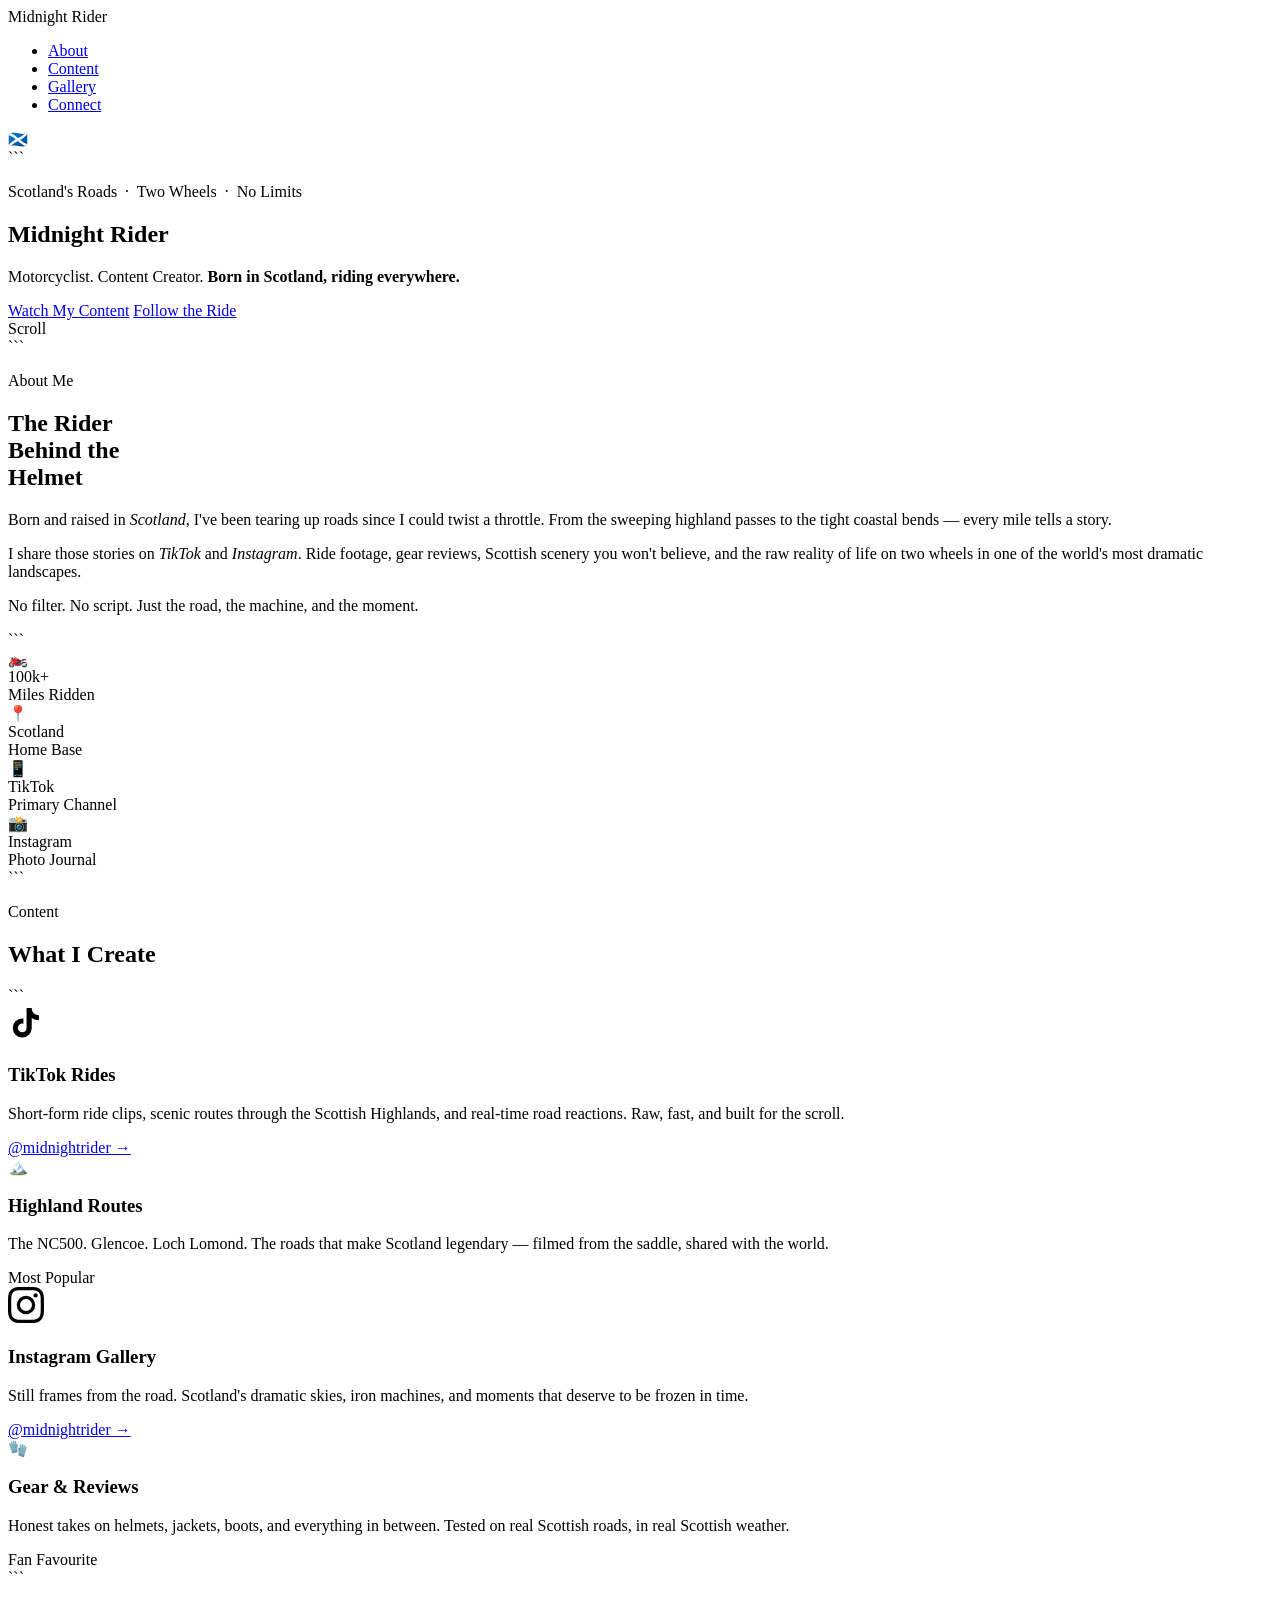
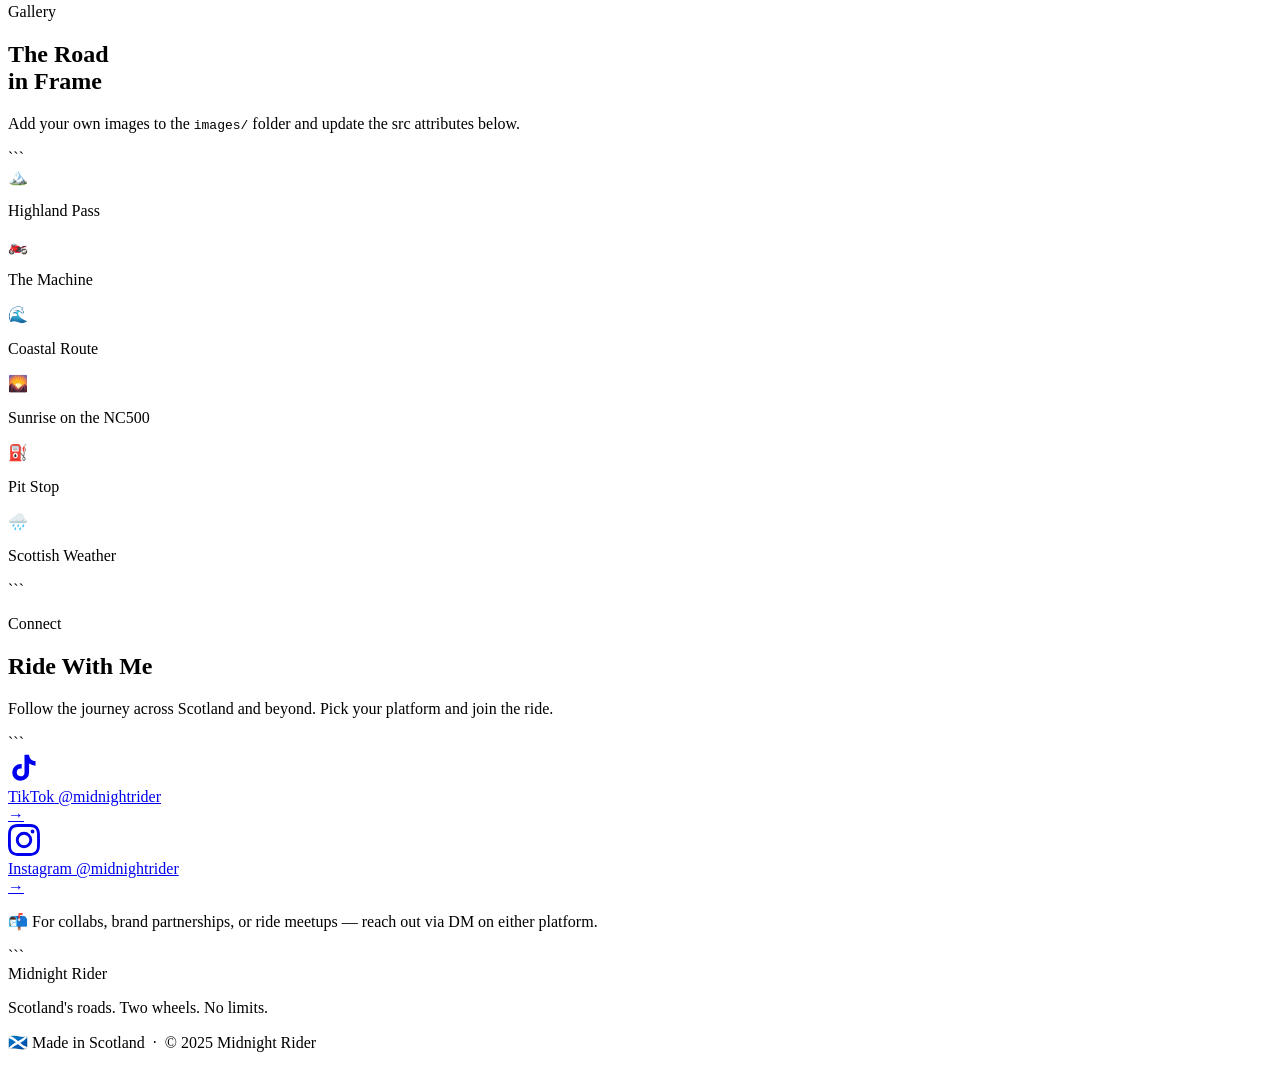
==== index.html @ 7f09c357 "Rename Index.html to index.html" ====
<!DOCTYPE html>

<html lang="en">
<head>
  <meta charset="UTF-8" />
  <meta name="viewport" content="width=device-width, initial-scale=1.0" />
  <title>Midnight Rider | Scotland's Road</title>
  <link rel="preconnect" href="https://fonts.googleapis.com" />
  <link rel="preconnect" href="https://fonts.gstatic.com" crossorigin />
  <link href="https://fonts.googleapis.com/css2?family=Black+Ops+One&family=Oswald:wght@300;400;600&family=Barlow+Condensed:ital,wght@0,300;0,400;1,300&display=swap" rel="stylesheet" />
  <link rel="stylesheet" href="style.css" />
</head>
<body>

  <!-- Custom cursor -->

  <div class="cursor" id="cursor"></div>
  <div class="cursor-ring" id="cursorRing"></div>

  <!-- NAV -->

  <nav id="navbar">
    <div class="nav-logo">Midnight Rider</div>
    <ul class="nav-links">
      <li><a href="#about">About</a></li>
      <li><a href="#content">Content</a></li>
      <li><a href="#gallery">Gallery</a></li>
      <li><a href="#connect">Connect</a></li>
    </ul>
    <div class="nav-flag">🏴󠁧󠁢󠁳󠁣󠁴󠁿</div>
  </nav>

  <!-- HERO -->

  <section class="hero" id="home">
    <div class="hero-bg"></div>
    <div class="road-lines"></div>

```
<div class="hero-content">
  <p class="hero-eyebrow">Scotland's Roads &nbsp;·&nbsp; Two Wheels &nbsp;·&nbsp; No Limits</p>
  <h1 class="hero-name">
    Midnight
    <span>Rider</span>
  </h1>
  <p class="hero-tagline">
    Motorcyclist. Content Creator. <strong>Born in Scotland, riding everywhere.</strong>
  </p>
  <div class="hero-cta">
    <a href="#content" class="btn-primary">Watch My Content</a>
    <a href="#connect" class="btn-ghost">Follow the Ride</a>
  </div>
</div>

<div class="scroll-hint">
  <div class="scroll-line"></div>
  <span>Scroll</span>
</div>
```

  </section>

  <!-- ABOUT -->

  <section class="about" id="about">
    <div class="about-text">
      <p class="section-label">About Me</p>
      <h2 class="section-title">The Rider<br>Behind the<br>Helmet</h2>
      <p>Born and raised in <em>Scotland</em>, I've been tearing up roads since I could twist a throttle. From the sweeping highland passes to the tight coastal bends — every mile tells a story.</p>
      <p>I share those stories on <em>TikTok</em> and <em>Instagram</em>. Ride footage, gear reviews, Scottish scenery you won't believe, and the raw reality of life on two wheels in one of the world's most dramatic landscapes.</p>
      <p>No filter. No script. Just the road, the machine, and the moment.</p>
    </div>

```
<div class="about-stats">
  <div class="stat-box">
    <div class="stat-icon">🏍️</div>
    <div class="stat-num">100k+</div>
    <div class="stat-label">Miles Ridden</div>
  </div>
  <div class="stat-box">
    <div class="stat-icon">📍</div>
    <div class="stat-num">Scotland</div>
    <div class="stat-label">Home Base</div>
  </div>
  <div class="stat-box">
    <div class="stat-icon">📱</div>
    <div class="stat-num">TikTok</div>
    <div class="stat-label">Primary Channel</div>
  </div>
  <div class="stat-box">
    <div class="stat-icon">📸</div>
    <div class="stat-num">Instagram</div>
    <div class="stat-label">Photo Journal</div>
  </div>
</div>
```

  </section>

  <div class="divider"></div>

  <!-- CONTENT -->

  <section class="content-section" id="content">
    <p class="section-label">Content</p>
    <h2 class="section-title">What I Create</h2>

```
<div class="content-grid">
  <div class="content-card" data-platform="tiktok">
    <div class="card-icon">
      <svg viewBox="0 0 24 24" fill="currentColor" width="36" height="36">
        <path d="M19.59 6.69a4.83 4.83 0 0 1-3.77-4.25V2h-3.45v13.67a2.89 2.89 0 0 1-2.88 2.5 2.89 2.89 0 0 1-2.89-2.89 2.89 2.89 0 0 1 2.89-2.89c.28 0 .54.04.79.1V9.01a6.33 6.33 0 0 0-.79-.05 6.34 6.34 0 0 0-6.34 6.34 6.34 6.34 0 0 0 6.34 6.34 6.34 6.34 0 0 0 6.33-6.34V8.69a8.27 8.27 0 0 0 4.83 1.55V6.79a4.85 4.85 0 0 1-1.06-.1z"/>
      </svg>
    </div>
    <h3>TikTok Rides</h3>
    <p>Short-form ride clips, scenic routes through the Scottish Highlands, and real-time road reactions. Raw, fast, and built for the scroll.</p>
    <a href="https://www.tiktok.com/@midnightrider" target="_blank" class="card-link">@midnightrider →</a>
  </div>

  <div class="content-card featured" data-platform="rides">
    <div class="card-icon">🏔️</div>
    <h3>Highland Routes</h3>
    <p>The NC500. Glencoe. Loch Lomond. The roads that make Scotland legendary — filmed from the saddle, shared with the world.</p>
    <span class="card-tag">Most Popular</span>
  </div>

  <div class="content-card" data-platform="instagram">
    <div class="card-icon">
      <svg viewBox="0 0 24 24" fill="currentColor" width="36" height="36">
        <path d="M12 2.163c3.204 0 3.584.012 4.85.07 3.252.148 4.771 1.691 4.919 4.919.058 1.265.069 1.645.069 4.849 0 3.205-.012 3.584-.069 4.849-.149 3.225-1.664 4.771-4.919 4.919-1.266.058-1.644.07-4.85.07-3.204 0-3.584-.012-4.849-.07-3.26-.149-4.771-1.699-4.919-4.92-.058-1.265-.07-1.644-.07-4.849 0-3.204.013-3.583.07-4.849.149-3.227 1.664-4.771 4.919-4.919 1.266-.057 1.645-.069 4.849-.069zM12 0C8.741 0 8.333.014 7.053.072 2.695.272.273 2.69.073 7.052.014 8.333 0 8.741 0 12c0 3.259.014 3.668.072 4.948.2 4.358 2.618 6.78 6.98 6.98C8.333 23.986 8.741 24 12 24c3.259 0 3.668-.014 4.948-.072 4.354-.2 6.782-2.618 6.979-6.98.059-1.28.073-1.689.073-4.948 0-3.259-.014-3.667-.072-4.947-.196-4.354-2.617-6.78-6.979-6.98C15.668.014 15.259 0 12 0zm0 5.838a6.162 6.162 0 1 0 0 12.324 6.162 6.162 0 0 0 0-12.324zM12 16a4 4 0 1 1 0-8 4 4 0 0 1 0 8zm6.406-11.845a1.44 1.44 0 1 0 0 2.881 1.44 1.44 0 0 0 0-2.881z"/>
      </svg>
    </div>
    <h3>Instagram Gallery</h3>
    <p>Still frames from the road. Scotland's dramatic skies, iron machines, and moments that deserve to be frozen in time.</p>
    <a href="https://www.instagram.com/midnightrider" target="_blank" class="card-link">@midnightrider →</a>
  </div>

  <div class="content-card" data-platform="gear">
    <div class="card-icon">🧤</div>
    <h3>Gear & Reviews</h3>
    <p>Honest takes on helmets, jackets, boots, and everything in between. Tested on real Scottish roads, in real Scottish weather.</p>
    <span class="card-tag">Fan Favourite</span>
  </div>
</div>
```

  </section>

  <div class="divider"></div>

  <!-- GALLERY -->

  <section class="gallery-section" id="gallery">
    <p class="section-label">Gallery</p>
    <h2 class="section-title">The Road<br>in Frame</h2>
    <p class="gallery-sub">Add your own images to the <code>images/</code> folder and update the src attributes below.</p>

```
<div class="gallery-grid">
  <!-- Replace src with your own image paths e.g. images/ride1.jpg -->
  <div class="gallery-item tall">
    <div class="gallery-placeholder">
      <span>🏔️</span>
      <p>Highland Pass</p>
    </div>
  </div>
  <div class="gallery-item">
    <div class="gallery-placeholder">
      <span>🏍️</span>
      <p>The Machine</p>
    </div>
  </div>
  <div class="gallery-item">
    <div class="gallery-placeholder">
      <span>🌊</span>
      <p>Coastal Route</p>
    </div>
  </div>
  <div class="gallery-item wide">
    <div class="gallery-placeholder">
      <span>🌄</span>
      <p>Sunrise on the NC500</p>
    </div>
  </div>
  <div class="gallery-item">
    <div class="gallery-placeholder">
      <span>⛽</span>
      <p>Pit Stop</p>
    </div>
  </div>
  <div class="gallery-item">
    <div class="gallery-placeholder">
      <span>🌧️</span>
      <p>Scottish Weather</p>
    </div>
  </div>
</div>
```

  </section>

  <div class="divider"></div>

  <!-- CONNECT -->

  <section class="connect-section" id="connect">
    <p class="section-label">Connect</p>
    <h2 class="section-title">Ride With Me</h2>
    <p class="connect-sub">Follow the journey across Scotland and beyond. Pick your platform and join the ride.</p>

```
<div class="social-links">
  <a href="https://www.tiktok.com/@midnightrider" target="_blank" class="social-card tiktok">
    <div class="social-icon">
      <svg viewBox="0 0 24 24" fill="currentColor" width="32" height="32">
        <path d="M19.59 6.69a4.83 4.83 0 0 1-3.77-4.25V2h-3.45v13.67a2.89 2.89 0 0 1-2.88 2.5 2.89 2.89 0 0 1-2.89-2.89 2.89 2.89 0 0 1 2.89-2.89c.28 0 .54.04.79.1V9.01a6.33 6.33 0 0 0-.79-.05 6.34 6.34 0 0 0-6.34 6.34 6.34 6.34 0 0 0 6.34 6.34 6.34 6.34 0 0 0 6.33-6.34V8.69a8.27 8.27 0 0 0 4.83 1.55V6.79a4.85 4.85 0 0 1-1.06-.1z"/>
      </svg>
    </div>
    <div class="social-info">
      <span class="social-platform">TikTok</span>
      <span class="social-handle">@midnightrider</span>
    </div>
    <span class="social-arrow">→</span>
  </a>

  <a href="https://www.instagram.com/midnightrider" target="_blank" class="social-card instagram">
    <div class="social-icon">
      <svg viewBox="0 0 24 24" fill="currentColor" width="32" height="32">
        <path d="M12 2.163c3.204 0 3.584.012 4.85.07 3.252.148 4.771 1.691 4.919 4.919.058 1.265.069 1.645.069 4.849 0 3.205-.012 3.584-.069 4.849-.149 3.225-1.664 4.771-4.919 4.919-1.266.058-1.644.07-4.85.07-3.204 0-3.584-.012-4.849-.07-3.26-.149-4.771-1.699-4.919-4.92-.058-1.265-.07-1.644-.07-4.849 0-3.204.013-3.583.07-4.849.149-3.227 1.664-4.771 4.919-4.919 1.266-.057 1.645-.069 4.849-.069zM12 0C8.741 0 8.333.014 7.053.072 2.695.272.273 2.69.073 7.052.014 8.333 0 8.741 0 12c0 3.259.014 3.668.072 4.948.2 4.358 2.618 6.78 6.98 6.98C8.333 23.986 8.741 24 12 24c3.259 0 3.668-.014 4.948-.072 4.354-.2 6.782-2.618 6.979-6.98.059-1.28.073-1.689.073-4.948 0-3.259-.014-3.667-.072-4.947-.196-4.354-2.617-6.78-6.979-6.98C15.668.014 15.259 0 12 0zm0 5.838a6.162 6.162 0 1 0 0 12.324 6.162 6.162 0 0 0 0-12.324zM12 16a4 4 0 1 1 0-8 4 4 0 0 1 0 8zm6.406-11.845a1.44 1.44 0 1 0 0 2.881 1.44 1.44 0 0 0 0-2.881z"/>
      </svg>
    </div>
    <div class="social-info">
      <span class="social-platform">Instagram</span>
      <span class="social-handle">@midnightrider</span>
    </div>
    <span class="social-arrow">→</span>
  </a>
</div>

<div class="contact-note">
  <p>📬 For collabs, brand partnerships, or ride meetups — reach out via DM on either platform.</p>
</div>
```

  </section>

  <!-- FOOTER -->

  <footer>
    <div class="footer-inner">
      <div class="footer-logo">Midnight Rider</div>
      <p class="footer-tagline">Scotland's roads. Two wheels. No limits.</p>
      <p class="footer-copy">🏴󠁧󠁢󠁳󠁣󠁴󠁿 Made in Scotland &nbsp;·&nbsp; © 2025 Midnight Rider</p>
    </div>
  </footer>

  <script src="script.js"></script>

</body>
</html>
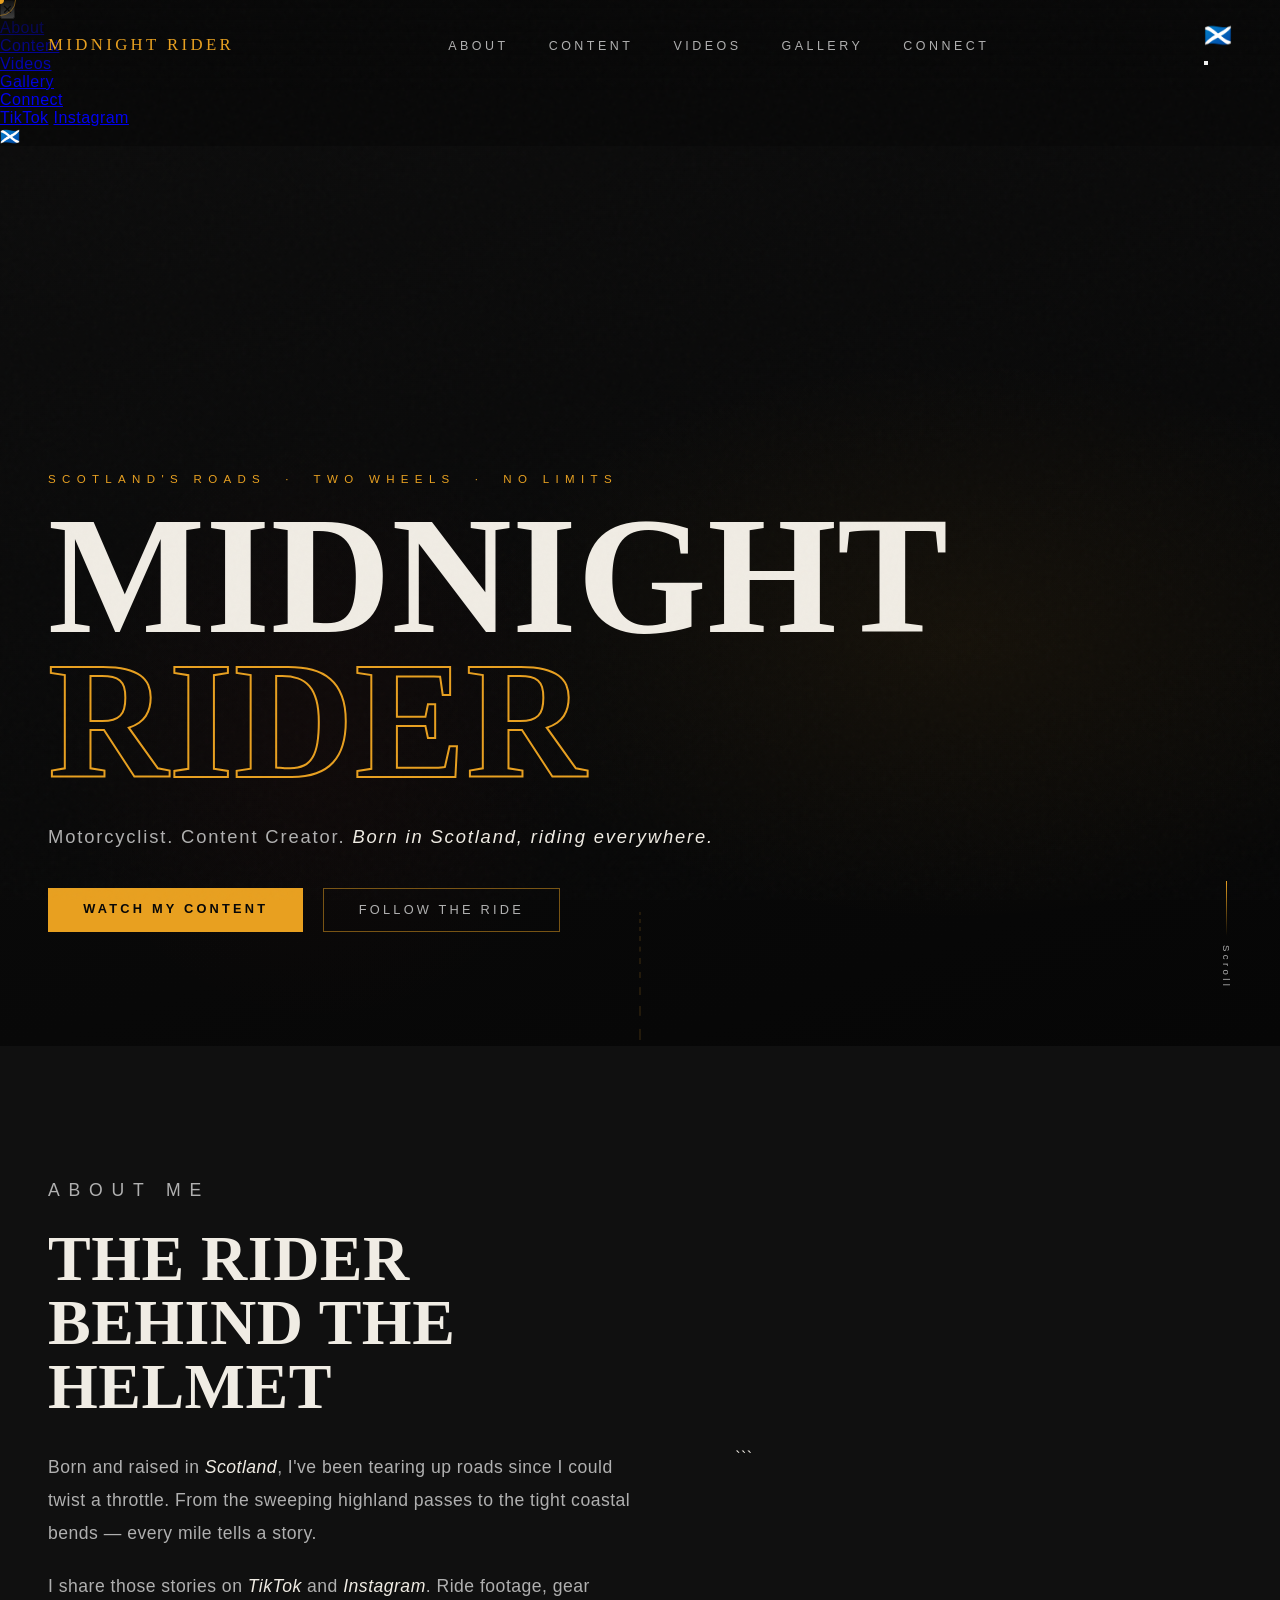
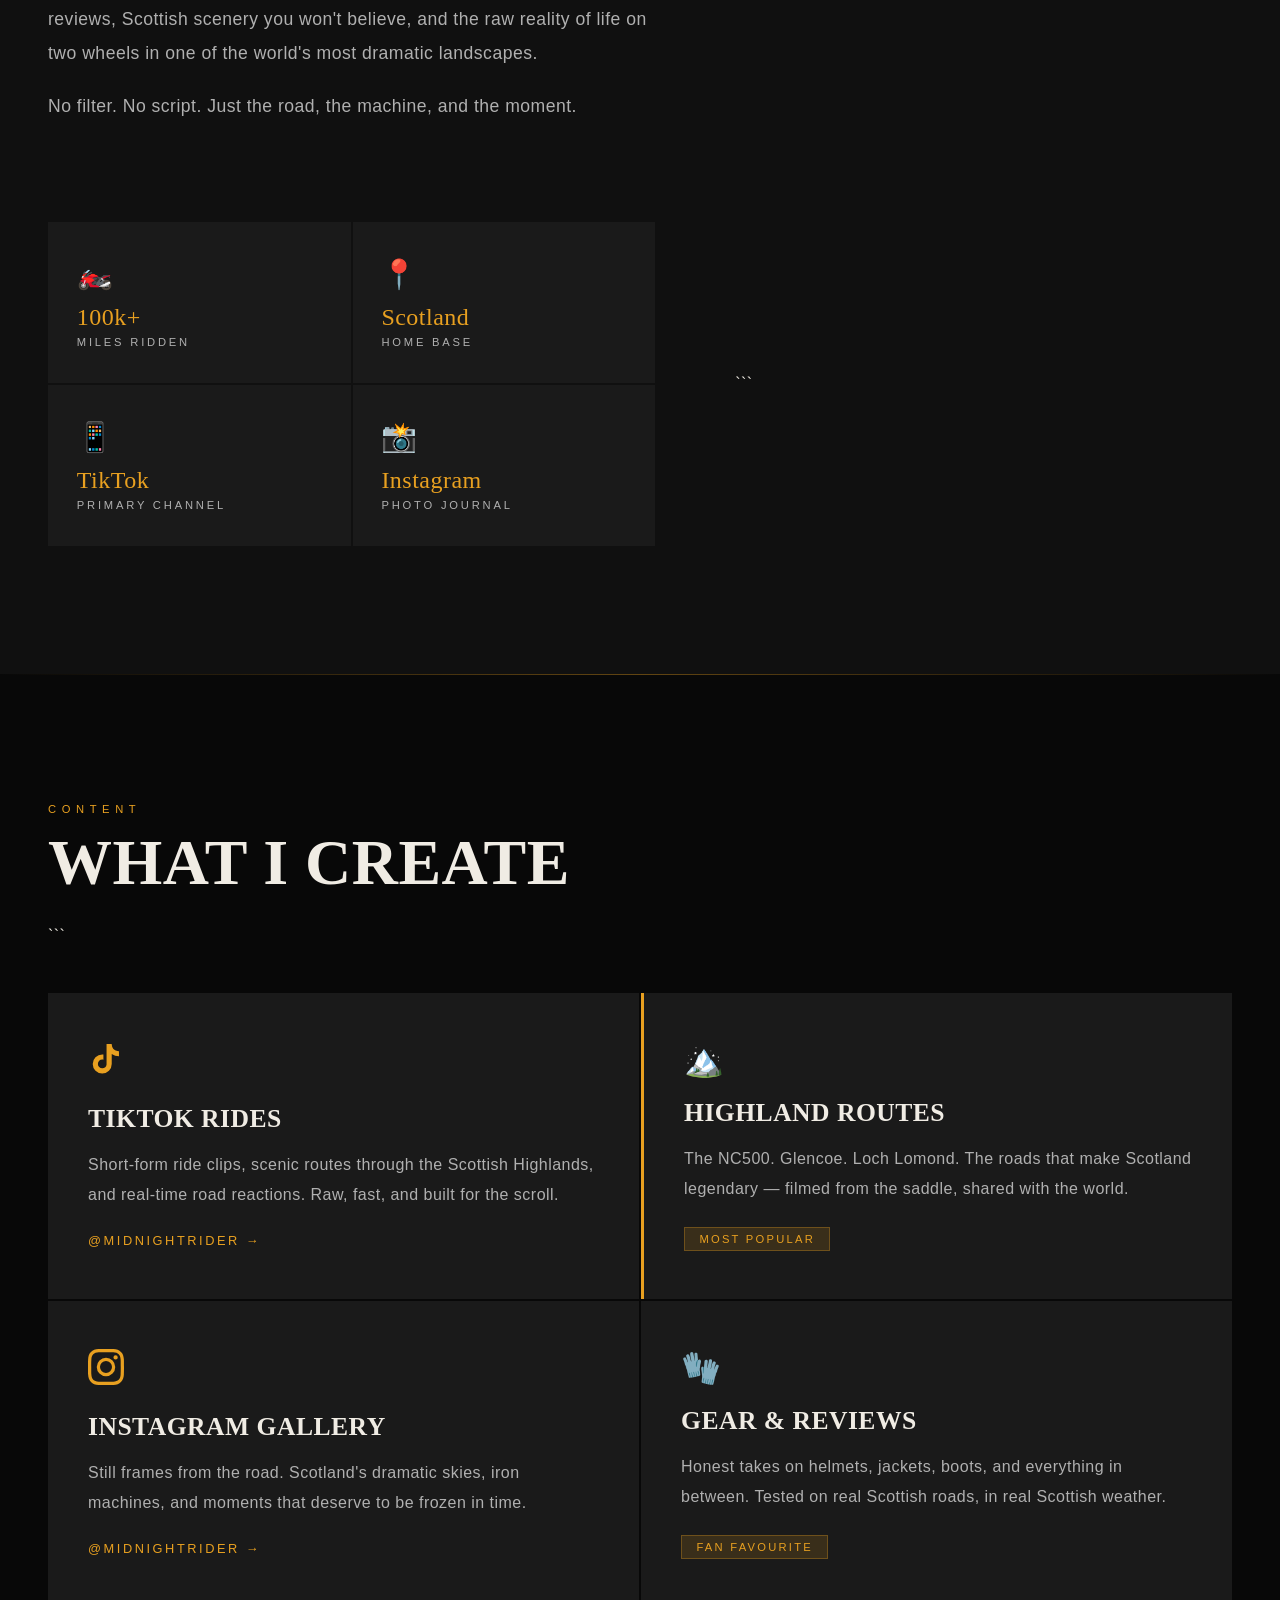
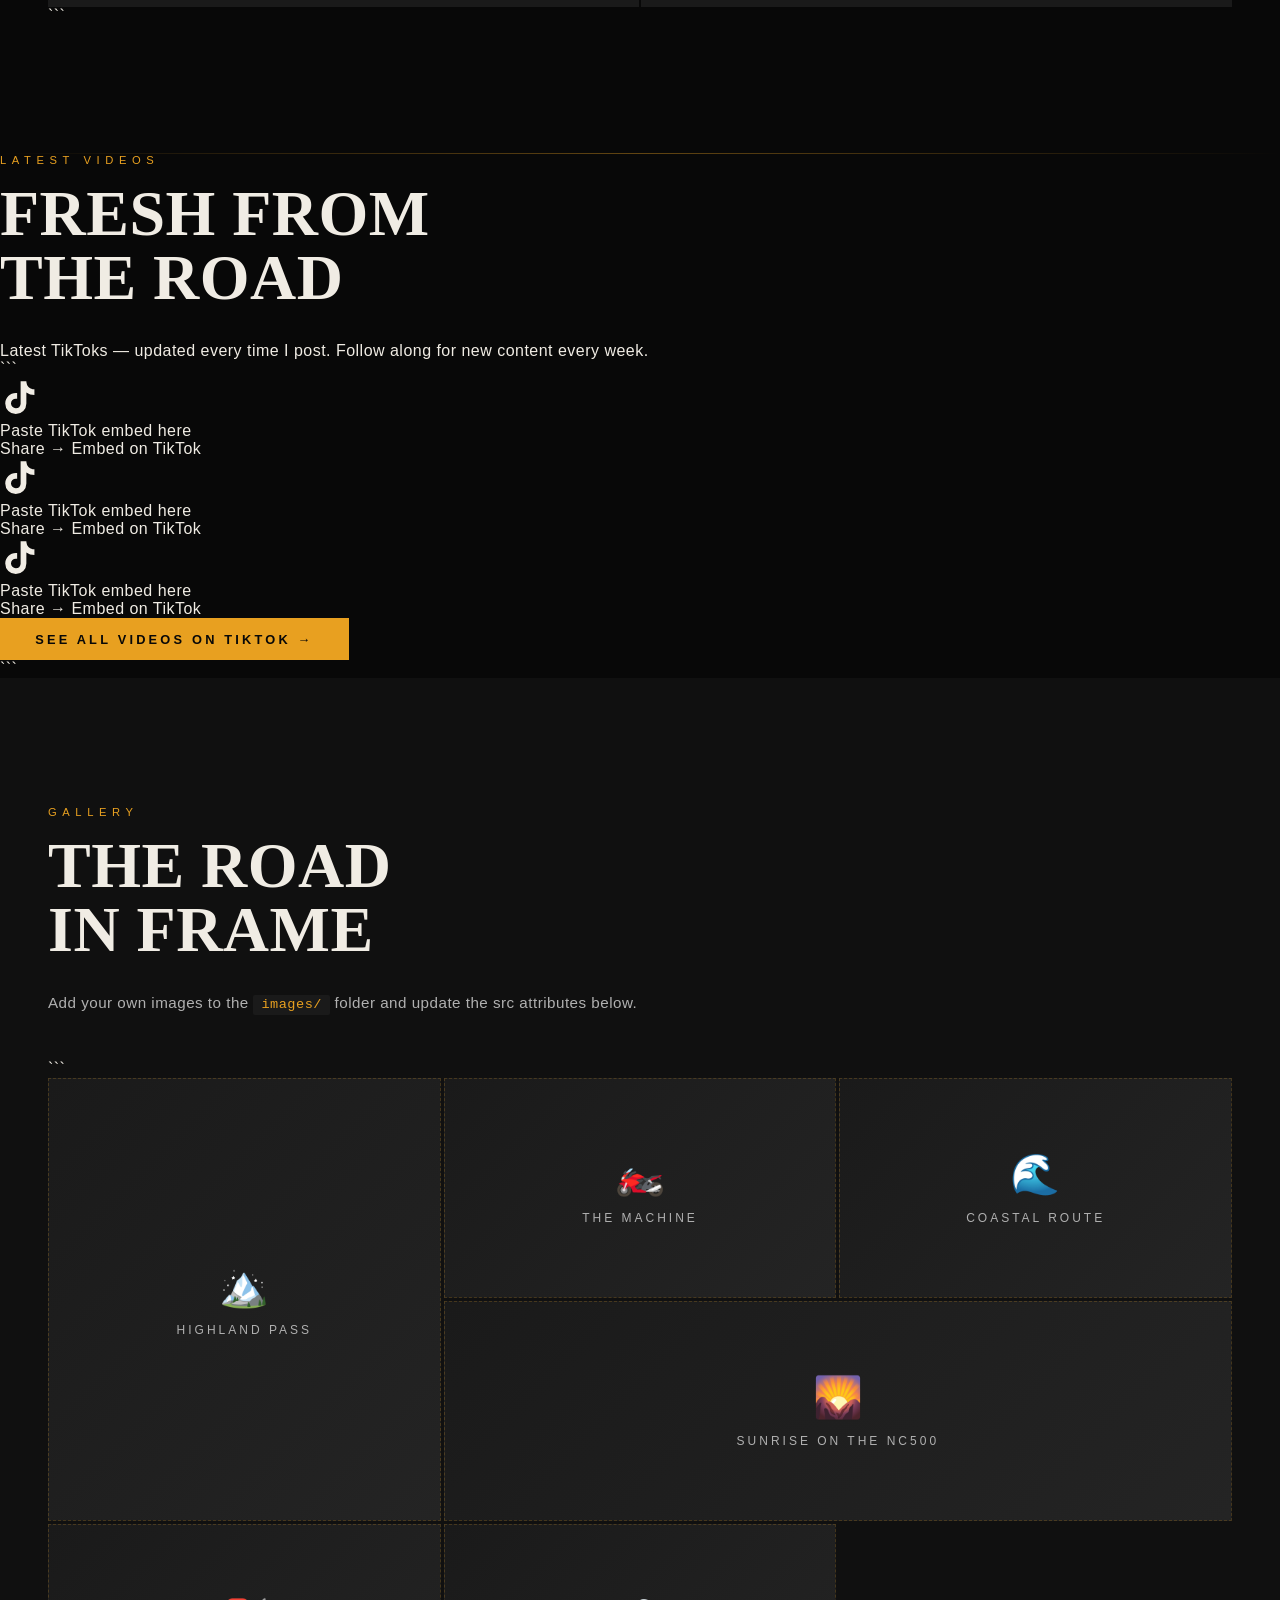
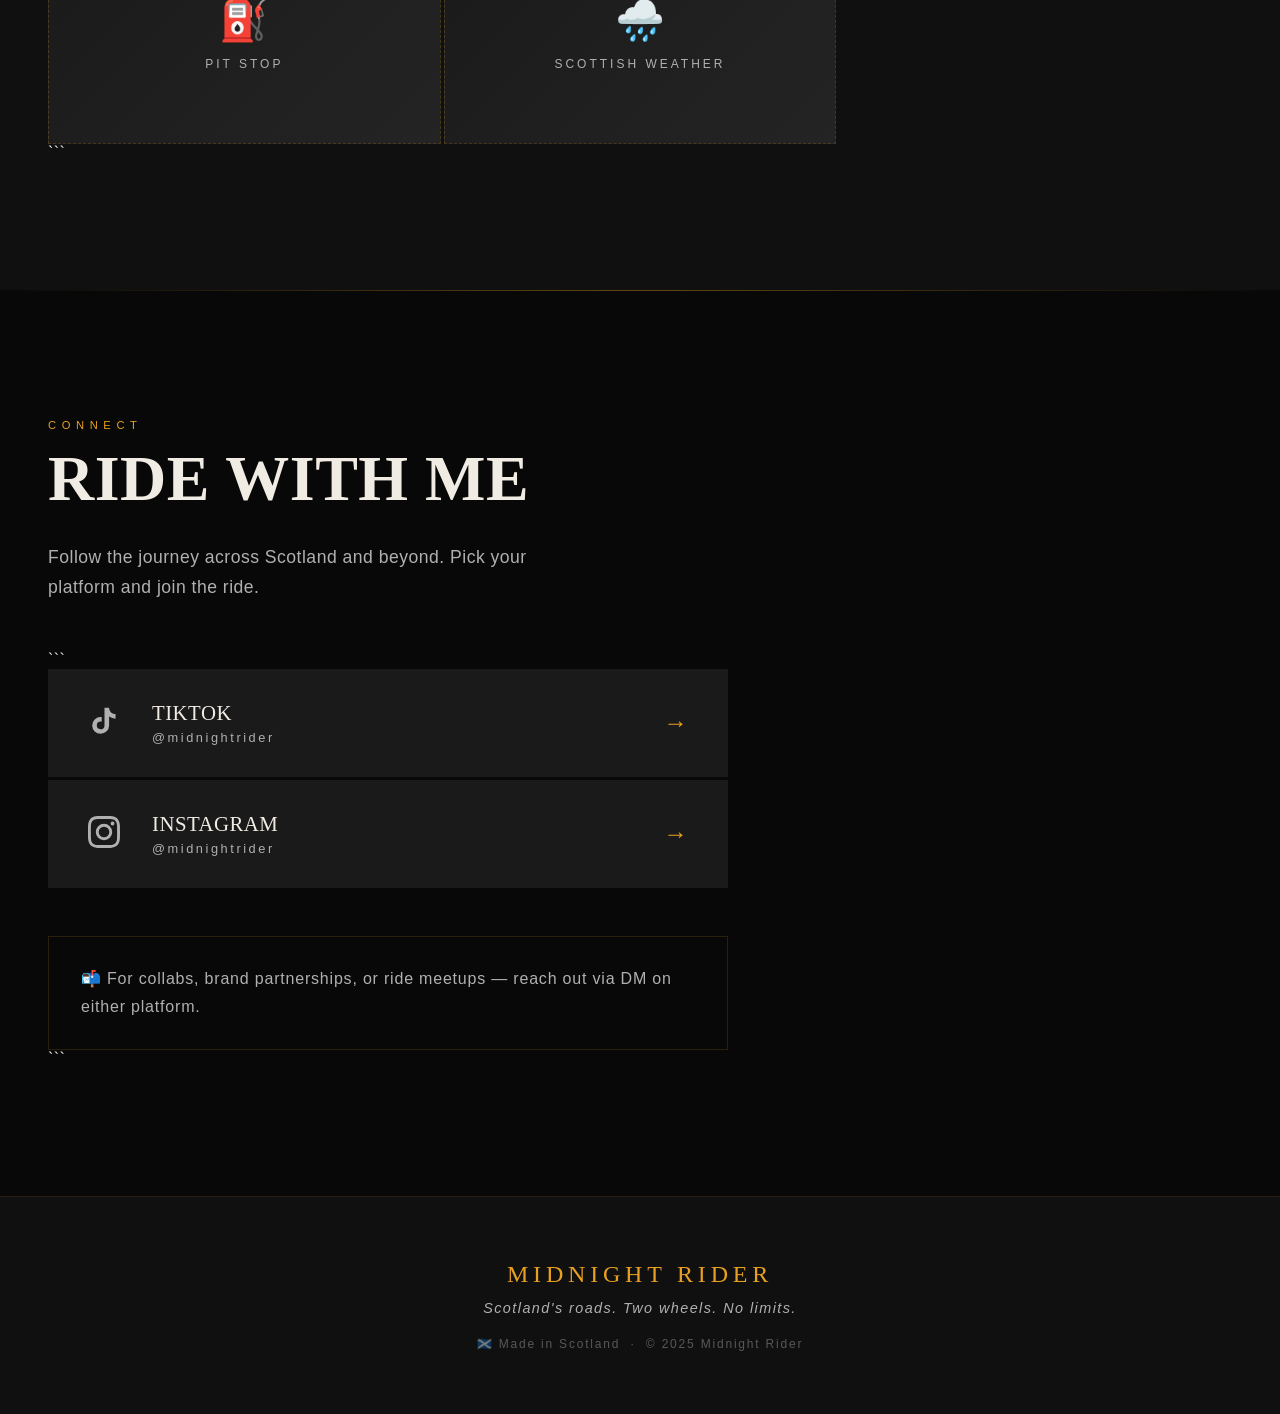
==== commit 0e1543c5: "Add mobile menu and TikTok video section" ====
--- a/index.html
+++ b/index.html
@@ -24,11 +24,37 @@
     <ul class="nav-links">
       <li><a href="#about">About</a></li>
       <li><a href="#content">Content</a></li>
+      <li><a href="#videos">Videos</a></li>
       <li><a href="#gallery">Gallery</a></li>
       <li><a href="#connect">Connect</a></li>
     </ul>
-    <div class="nav-flag">🏴󠁧󠁢󠁳󠁣󠁴󠁿</div>
+    <div class="nav-right">
+      <div class="nav-flag">🏴󠁧󠁢󠁳󠁣󠁴󠁿</div>
+      <button class="hamburger" id="hamburger" aria-label="Open menu">
+        <span></span>
+        <span></span>
+        <span></span>
+      </button>
+    </div>
   </nav>
+
+  <!-- MOBILE MENU OVERLAY -->
+
+  <div class="mobile-menu" id="mobileMenu">
+    <button class="mobile-close" id="mobileClose" aria-label="Close menu">✕</button>
+    <ul class="mobile-links">
+      <li><a href="#about">About</a></li>
+      <li><a href="#content">Content</a></li>
+      <li><a href="#videos">Videos</a></li>
+      <li><a href="#gallery">Gallery</a></li>
+      <li><a href="#connect">Connect</a></li>
+    </ul>
+    <div class="mobile-socials">
+      <a href="https://www.tiktok.com/@midnightrider" target="_blank">TikTok</a>
+      <a href="https://www.instagram.com/midnightrider" target="_blank">Instagram</a>
+    </div>
+    <p class="mobile-flag">🏴󠁧󠁢󠁳󠁣󠁴󠁿</p>
+  </div>
 
   <!-- HERO -->
 
@@ -150,8 +176,67 @@
 
   <div class="divider"></div>
 
-  <!-- GALLERY -->
-
+  <!-- TIKTOK VIDEOS -->
+
+  <section class="videos-section" id="videos">
+    <p class="section-label">Latest Videos</p>
+    <h2 class="section-title">Fresh From<br>The Road</h2>
+    <p class="videos-sub">Latest TikToks — updated every time I post. Follow along for new content every week.</p>
+
+```
+<div class="tiktok-grid">
+  <!--
+    HOW TO ADD YOUR TIKTOK VIDEOS:
+    1. Go to your TikTok video
+    2. Click Share → Embed
+    3. Copy the embed code
+    4. Paste it inside a <div class="tiktok-embed-wrap"> below
+    Replace each placeholder block with your real embed code.
+  -->
+
+  <div class="tiktok-embed-wrap">
+    <div class="tiktok-placeholder">
+      <div class="tt-icon">
+        <svg viewBox="0 0 24 24" fill="currentColor" width="40" height="40">
+          <path d="M19.59 6.69a4.83 4.83 0 0 1-3.77-4.25V2h-3.45v13.67a2.89 2.89 0 0 1-2.88 2.5 2.89 2.89 0 0 1-2.89-2.89 2.89 2.89 0 0 1 2.89-2.89c.28 0 .54.04.79.1V9.01a6.33 6.33 0 0 0-.79-.05 6.34 6.34 0 0 0-6.34 6.34 6.34 6.34 0 0 0 6.34 6.34 6.34 6.34 0 0 0 6.33-6.34V8.69a8.27 8.27 0 0 0 4.83 1.55V6.79a4.85 4.85 0 0 1-1.06-.1z"/>
+        </svg>
+      </div>
+      <p class="tt-label">Paste TikTok embed here</p>
+      <span class="tt-hint">Share → Embed on TikTok</span>
+    </div>
+  </div>
+
+  <div class="tiktok-embed-wrap">
+    <div class="tiktok-placeholder">
+      <div class="tt-icon">
+        <svg viewBox="0 0 24 24" fill="currentColor" width="40" height="40">
+          <path d="M19.59 6.69a4.83 4.83 0 0 1-3.77-4.25V2h-3.45v13.67a2.89 2.89 0 0 1-2.88 2.5 2.89 2.89 0 0 1-2.89-2.89 2.89 2.89 0 0 1 2.89-2.89c.28 0 .54.04.79.1V9.01a6.33 6.33 0 0 0-.79-.05 6.34 6.34 0 0 0-6.34 6.34 6.34 6.34 0 0 0 6.34 6.34 6.34 6.34 0 0 0 6.33-6.34V8.69a8.27 8.27 0 0 0 4.83 1.55V6.79a4.85 4.85 0 0 1-1.06-.1z"/>
+        </svg>
+      </div>
+      <p class="tt-label">Paste TikTok embed here</p>
+      <span class="tt-hint">Share → Embed on TikTok</span>
+    </div>
+  </div>
+
+  <div class="tiktok-embed-wrap">
+    <div class="tiktok-placeholder">
+      <div class="tt-icon">
+        <svg viewBox="0 0 24 24" fill="currentColor" width="40" height="40">
+          <path d="M19.59 6.69a4.83 4.83 0 0 1-3.77-4.25V2h-3.45v13.67a2.89 2.89 0 0 1-2.88 2.5 2.89 2.89 0 0 1-2.89-2.89 2.89 2.89 0 0 1 2.89-2.89c.28 0 .54.04.79.1V9.01a6.33 6.33 0 0 0-.79-.05 6.34 6.34 0 0 0-6.34 6.34 6.34 6.34 0 0 0 6.34 6.34 6.34 6.34 0 0 0 6.33-6.34V8.69a8.27 8.27 0 0 0 4.83 1.55V6.79a4.85 4.85 0 0 1-1.06-.1z"/>
+        </svg>
+      </div>
+      <p class="tt-label">Paste TikTok embed here</p>
+      <span class="tt-hint">Share → Embed on TikTok</span>
+    </div>
+  </div>
+</div>
+
+<div class="videos-cta">
+  <a href="https://www.tiktok.com/@midnightrider" target="_blank" class="btn-primary">See All Videos on TikTok →</a>
+</div>
+```
+
+  </section>
   <section class="gallery-section" id="gallery">
     <p class="section-label">Gallery</p>
     <h2 class="section-title">The Road<br>in Frame</h2>
--- a/style.css
+++ b/style.css
@@ -0,0 +1,813 @@
+/* ============================================
+   MIDNIGHT RIDER — style.css
+   Dark cinematic Scottish biker aesthetic
+   ============================================ */
+
+/* --- RESET & ROOT VARIABLES --- */
+*, *::before, *::after {
+  margin: 0;
+  padding: 0;
+  box-sizing: border-box;
+}
+
+:root {
+  --black:   #080808;
+  --coal:    #101010;
+  --iron:    #1a1a1a;
+  --steel:   #242424;
+  --chrome:  #b0b0b0;
+  --white:   #f0ece4;
+  --amber:   #e8a020;
+  --amber-dim: rgba(232, 160, 32, 0.15);
+  --red:     #c0281a;
+  --fog:     rgba(240, 236, 228, 0.05);
+}
+
+html {
+  scroll-behavior: smooth;
+  font-size: 16px;
+}
+
+body {
+  background: var(--black);
+  color: var(--white);
+  font-family: 'Barlow Condensed', sans-serif;
+  font-weight: 300;
+  letter-spacing: 0.03em;
+  overflow-x: hidden;
+  cursor: none;
+}
+
+body::after {
+  content: '';
+  position: fixed;
+  inset: 0;
+  background-image: url("data:image/svg+xml,%3Csvg viewBox='0 0 200 200' xmlns='http://www.w3.org/2000/svg'%3E%3Cfilter id='n'%3E%3CfeTurbulence type='fractalNoise' baseFrequency='0.85' numOctaves='4' stitchTiles='stitch'/%3E%3C/filter%3E%3Crect width='100%25' height='100%25' filter='url(%23n)' opacity='0.05'/%3E%3C/svg%3E");
+  pointer-events: none;
+  z-index: 9000;
+  opacity: 0.4;
+}
+
+/* --- CUSTOM CURSOR --- */
+.cursor {
+  position: fixed;
+  width: 8px;
+  height: 8px;
+  background: var(--amber);
+  border-radius: 50%;
+  pointer-events: none;
+  z-index: 9999;
+  transform: translate(-50%, -50%);
+  transition: transform 0.08s ease;
+}
+
+.cursor-ring {
+  position: fixed;
+  width: 32px;
+  height: 32px;
+  border: 1px solid rgba(232, 160, 32, 0.45);
+  border-radius: 50%;
+  pointer-events: none;
+  z-index: 9998;
+  transform: translate(-50%, -50%);
+  transition: all 0.18s ease;
+}
+
+/* --- DIVIDER --- */
+.divider {
+  width: 100%;
+  height: 1px;
+  background: linear-gradient(to right, transparent, rgba(232,160,32,0.4), transparent);
+}
+
+/* ============================================
+   NAVIGATION
+   ============================================ */
+nav {
+  position: fixed;
+  top: 0;
+  left: 0;
+  right: 0;
+  z-index: 500;
+  display: flex;
+  justify-content: space-between;
+  align-items: center;
+  padding: 1.4rem 3rem;
+  background: linear-gradient(to bottom, rgba(8,8,8,0.97) 0%, transparent 100%);
+  transition: background 0.3s ease;
+}
+
+nav.scrolled {
+  background: rgba(8,8,8,0.97);
+  border-bottom: 1px solid rgba(232,160,32,0.1);
+}
+
+.nav-logo {
+  font-family: 'Black Ops One', cursive;
+  font-size: 1.05rem;
+  letter-spacing: 0.2em;
+  color: var(--amber);
+  text-transform: uppercase;
+}
+
+.nav-links {
+  display: flex;
+  gap: 2.5rem;
+  list-style: none;
+}
+
+.nav-links a {
+  color: var(--chrome);
+  text-decoration: none;
+  font-family: 'Oswald', sans-serif;
+  font-weight: 300;
+  font-size: 0.78rem;
+  letter-spacing: 0.28em;
+  text-transform: uppercase;
+  transition: color 0.2s ease;
+  position: relative;
+}
+
+.nav-links a::after {
+  content: '';
+  position: absolute;
+  bottom: -3px;
+  left: 0;
+  right: 0;
+  height: 1px;
+  background: var(--amber);
+  transform: scaleX(0);
+  transition: transform 0.3s ease;
+}
+
+.nav-links a:hover {
+  color: var(--amber);
+}
+
+.nav-links a:hover::after {
+  transform: scaleX(1);
+}
+
+.nav-flag {
+  font-size: 1.4rem;
+}
+
+/* ============================================
+   HERO
+   ============================================ */
+.hero {
+  min-height: 100vh;
+  display: flex;
+  flex-direction: column;
+  justify-content: flex-end;
+  padding: 0 3rem 6rem;
+  position: relative;
+  overflow: hidden;
+}
+
+.hero-bg {
+  position: absolute;
+  inset: 0;
+  background:
+    radial-gradient(ellipse 55% 45% at 75% 55%, rgba(232,160,32,0.06) 0%, transparent 70%),
+    radial-gradient(ellipse 35% 55% at 25% 65%, rgba(192,40,26,0.04) 0%, transparent 60%),
+    linear-gradient(160deg, #0c0c0c 0%, #060606 100%);
+  z-index: 0;
+}
+
+.road-lines {
+  position: absolute;
+  bottom: -10%;
+  left: calc(50% - 2px);
+  width: 4px;
+  height: 120%;
+  background: repeating-linear-gradient(
+    to bottom,
+    var(--amber) 0px,
+    var(--amber) 40px,
+    transparent 40px,
+    transparent 90px
+  );
+  opacity: 0.12;
+  transform: perspective(500px) rotateX(55deg);
+  transform-origin: bottom center;
+  animation: roadScroll 1.3s linear infinite;
+  z-index: 0;
+}
+
+@keyframes roadScroll {
+  from { background-position: 0 0; }
+  to   { background-position: 0 90px; }
+}
+
+.hero-content {
+  position: relative;
+  z-index: 2;
+  max-width: 900px;
+}
+
+.hero-eyebrow {
+  font-family: 'Oswald', sans-serif;
+  font-weight: 300;
+  font-size: 0.72rem;
+  letter-spacing: 0.55em;
+  color: var(--amber);
+  text-transform: uppercase;
+  margin-bottom: 1.2rem;
+  opacity: 0;
+  animation: fadeUp 0.7s ease 0.3s forwards;
+}
+
+.hero-name {
+  font-family: 'Black Ops One', cursive;
+  font-size: clamp(4.5rem, 13vw, 12rem);
+  line-height: 0.87;
+  text-transform: uppercase;
+  color: var(--white);
+  opacity: 0;
+  animation: fadeUp 0.8s ease 0.55s forwards;
+}
+
+.hero-name span {
+  display: block;
+  -webkit-text-stroke: 2px var(--amber);
+  color: transparent;
+}
+
+.hero-tagline {
+  font-size: 1.15rem;
+  font-weight: 300;
+  color: var(--chrome);
+  margin-top: 2rem;
+  letter-spacing: 0.1em;
+  opacity: 0;
+  animation: fadeUp 0.8s ease 0.8s forwards;
+}
+
+.hero-tagline strong {
+  color: var(--white);
+  font-style: italic;
+  font-weight: 300;
+}
+
+.hero-cta {
+  display: flex;
+  gap: 1.2rem;
+  margin-top: 2.5rem;
+  opacity: 0;
+  animation: fadeUp 0.8s ease 1.05s forwards;
+}
+
+.btn-primary {
+  display: inline-block;
+  padding: 0.85rem 2.2rem;
+  background: var(--amber);
+  color: var(--black);
+  text-decoration: none;
+  font-family: 'Oswald', sans-serif;
+  font-weight: 600;
+  font-size: 0.8rem;
+  letter-spacing: 0.25em;
+  text-transform: uppercase;
+  transition: background 0.2s ease, transform 0.2s ease;
+}
+
+.btn-primary:hover {
+  background: #ffb830;
+  transform: translateY(-2px);
+}
+
+.btn-ghost {
+  display: inline-block;
+  padding: 0.85rem 2.2rem;
+  border: 1px solid rgba(232,160,32,0.5);
+  color: var(--chrome);
+  text-decoration: none;
+  font-family: 'Oswald', sans-serif;
+  font-weight: 300;
+  font-size: 0.8rem;
+  letter-spacing: 0.25em;
+  text-transform: uppercase;
+  transition: border-color 0.2s, color 0.2s, transform 0.2s;
+}
+
+.btn-ghost:hover {
+  border-color: var(--amber);
+  color: var(--amber);
+  transform: translateY(-2px);
+}
+
+.scroll-hint {
+  position: absolute;
+  right: 3rem;
+  bottom: 3.5rem;
+  z-index: 2;
+  display: flex;
+  flex-direction: column;
+  align-items: center;
+  gap: 0.6rem;
+  opacity: 0;
+  animation: fadeUp 0.8s ease 1.5s forwards;
+}
+
+.scroll-hint span {
+  font-family: 'Oswald', sans-serif;
+  font-size: 0.6rem;
+  letter-spacing: 0.35em;
+  color: var(--chrome);
+  writing-mode: vertical-rl;
+}
+
+.scroll-line {
+  width: 1px;
+  height: 55px;
+  background: linear-gradient(to bottom, var(--amber), transparent);
+  animation: scrollPulse 2.2s ease-in-out infinite;
+}
+
+@keyframes scrollPulse {
+  0%, 100% { opacity: 0.25; transform: scaleY(0.9); }
+  50%       { opacity: 1;    transform: scaleY(1); }
+}
+
+@keyframes fadeUp {
+  from { opacity: 0; transform: translateY(28px); }
+  to   { opacity: 1; transform: translateY(0); }
+}
+
+/* ============================================
+   ABOUT
+   ============================================ */
+.about {
+  display: grid;
+  grid-template-columns: 1.1fr 0.9fr;
+  gap: 5rem;
+  align-items: center;
+  padding: 8rem 3rem;
+  background: var(--coal);
+}
+
+.section-label {
+  font-family: 'Oswald', sans-serif;
+  font-size: 0.7rem;
+  letter-spacing: 0.5em;
+  color: var(--amber);
+  text-transform: uppercase;
+  margin-bottom: 1rem;
+}
+
+.section-title {
+  font-family: 'Black Ops One', cursive;
+  font-size: clamp(2.5rem, 5vw, 5rem);
+  line-height: 1;
+  text-transform: uppercase;
+  color: var(--white);
+  margin-bottom: 2rem;
+}
+
+.about-text p {
+  font-size: 1.1rem;
+  line-height: 1.9;
+  color: var(--chrome);
+  margin-bottom: 1.2rem;
+}
+
+.about-text p em {
+  color: var(--white);
+  font-style: italic;
+}
+
+.about-stats {
+  display: grid;
+  grid-template-columns: 1fr 1fr;
+  gap: 2px;
+}
+
+.stat-box {
+  background: var(--iron);
+  padding: 2.2rem 1.8rem;
+  position: relative;
+  overflow: hidden;
+  transition: background 0.3s ease;
+}
+
+.stat-box::before {
+  content: '';
+  position: absolute;
+  bottom: 0;
+  left: 0;
+  width: 100%;
+  height: 2px;
+  background: var(--amber);
+  transform: scaleX(0);
+  transform-origin: left;
+  transition: transform 0.4s ease;
+}
+
+.stat-box:hover {
+  background: var(--steel);
+}
+
+.stat-box:hover::before {
+  transform: scaleX(1);
+}
+
+.stat-icon {
+  font-size: 1.8rem;
+  margin-bottom: 0.8rem;
+}
+
+.stat-num {
+  font-family: 'Black Ops One', cursive;
+  font-size: 1.5rem;
+  color: var(--amber);
+  margin-bottom: 0.3rem;
+}
+
+.stat-label {
+  font-family: 'Oswald', sans-serif;
+  font-size: 0.7rem;
+  letter-spacing: 0.25em;
+  text-transform: uppercase;
+  color: var(--chrome);
+}
+
+/* ============================================
+   CONTENT SECTION
+   ============================================ */
+.content-section {
+  padding: 8rem 3rem;
+  background: var(--black);
+}
+
+.content-grid {
+  display: grid;
+  grid-template-columns: repeat(2, 1fr);
+  gap: 2px;
+  margin-top: 3rem;
+}
+
+.content-card {
+  background: var(--iron);
+  padding: 3rem 2.5rem;
+  position: relative;
+  overflow: hidden;
+  transition: background 0.3s ease, transform 0.3s ease;
+}
+
+.content-card::after {
+  content: '';
+  position: absolute;
+  inset: 0;
+  background: linear-gradient(135deg, rgba(232,160,32,0.04) 0%, transparent 60%);
+  opacity: 0;
+  transition: opacity 0.3s ease;
+}
+
+.content-card:hover {
+  background: var(--steel);
+  transform: translateY(-3px);
+}
+
+.content-card:hover::after {
+  opacity: 1;
+}
+
+.content-card.featured {
+  background: var(--iron);
+  border-left: 3px solid var(--amber);
+}
+
+.card-icon {
+  font-size: 2rem;
+  margin-bottom: 1.2rem;
+  color: var(--amber);
+}
+
+.content-card h3 {
+  font-family: 'Black Ops One', cursive;
+  font-size: 1.6rem;
+  text-transform: uppercase;
+  color: var(--white);
+  margin-bottom: 1rem;
+}
+
+.content-card p {
+  font-size: 1rem;
+  line-height: 1.85;
+  color: var(--chrome);
+}
+
+.card-link {
+  display: inline-block;
+  margin-top: 1.5rem;
+  color: var(--amber);
+  text-decoration: none;
+  font-family: 'Oswald', sans-serif;
+  font-size: 0.8rem;
+  letter-spacing: 0.2em;
+  text-transform: uppercase;
+  transition: letter-spacing 0.3s ease;
+}
+
+.card-link:hover {
+  letter-spacing: 0.35em;
+}
+
+.card-tag {
+  display: inline-block;
+  margin-top: 1.5rem;
+  padding: 0.3rem 0.9rem;
+  background: rgba(232,160,32,0.15);
+  border: 1px solid rgba(232,160,32,0.3);
+  color: var(--amber);
+  font-family: 'Oswald', sans-serif;
+  font-size: 0.7rem;
+  letter-spacing: 0.2em;
+  text-transform: uppercase;
+}
+
+/* ============================================
+   GALLERY
+   ============================================ */
+.gallery-section {
+  padding: 8rem 3rem;
+  background: var(--coal);
+}
+
+.gallery-sub {
+  color: var(--chrome);
+  font-size: 0.95rem;
+  margin-top: 0.5rem;
+  margin-bottom: 3rem;
+}
+
+.gallery-sub code {
+  background: var(--iron);
+  padding: 0.15rem 0.5rem;
+  color: var(--amber);
+  font-size: 0.85rem;
+  border-radius: 2px;
+}
+
+.gallery-grid {
+  display: grid;
+  grid-template-columns: repeat(3, 1fr);
+  grid-auto-rows: 220px;
+  gap: 3px;
+}
+
+.gallery-item {
+  overflow: hidden;
+  position: relative;
+  background: var(--iron);
+}
+
+.gallery-item.tall  { grid-row: span 2; }
+.gallery-item.wide  { grid-column: span 2; }
+
+.gallery-placeholder {
+  width: 100%;
+  height: 100%;
+  display: flex;
+  flex-direction: column;
+  align-items: center;
+  justify-content: center;
+  gap: 0.8rem;
+  background: linear-gradient(135deg, var(--iron) 0%, var(--steel) 100%);
+  border: 1px dashed rgba(232,160,32,0.2);
+  color: var(--chrome);
+  transition: background 0.3s ease;
+}
+
+.gallery-placeholder span { font-size: 2.5rem; }
+
+.gallery-placeholder p {
+  font-family: 'Oswald', sans-serif;
+  font-size: 0.75rem;
+  letter-spacing: 0.25em;
+  text-transform: uppercase;
+  color: var(--chrome);
+}
+
+.gallery-item:hover .gallery-placeholder {
+  background: linear-gradient(135deg, var(--steel) 0%, #2a2a2a 100%);
+}
+
+.gallery-item img {
+  width: 100%;
+  height: 100%;
+  object-fit: cover;
+  display: block;
+  transition: transform 0.5s ease;
+  filter: brightness(0.85) contrast(1.05);
+}
+
+.gallery-item:hover img {
+  transform: scale(1.04);
+  filter: brightness(1) contrast(1.05);
+}
+
+/* ============================================
+   CONNECT
+   ============================================ */
+.connect-section {
+  padding: 8rem 3rem;
+  background: var(--black);
+}
+
+.connect-sub {
+  color: var(--chrome);
+  font-size: 1.1rem;
+  margin-top: 0.5rem;
+  margin-bottom: 3rem;
+  max-width: 500px;
+  line-height: 1.7;
+}
+
+.social-links {
+  display: flex;
+  flex-direction: column;
+  gap: 3px;
+  max-width: 680px;
+}
+
+.social-card {
+  display: flex;
+  align-items: center;
+  gap: 2rem;
+  padding: 2rem 2.5rem;
+  background: var(--iron);
+  text-decoration: none;
+  transition: background 0.3s ease, transform 0.3s ease;
+  position: relative;
+  overflow: hidden;
+}
+
+.social-card::before {
+  content: '';
+  position: absolute;
+  left: 0;
+  top: 0;
+  bottom: 0;
+  width: 3px;
+  transform: scaleY(0);
+  transition: transform 0.3s ease;
+  transform-origin: bottom;
+}
+
+.social-card.tiktok::before    { background: #ff0050; }
+.social-card.instagram::before { background: linear-gradient(to bottom, #f58529, #dd2a7b, #515bd4); }
+
+.social-card:hover {
+  background: var(--steel);
+  transform: translateX(6px);
+}
+
+.social-card:hover::before { transform: scaleY(1); }
+
+.social-icon {
+  color: var(--chrome);
+  transition: color 0.2s;
+  flex-shrink: 0;
+}
+
+.social-card:hover .social-icon { color: var(--white); }
+
+.social-info {
+  display: flex;
+  flex-direction: column;
+  gap: 0.3rem;
+}
+
+.social-platform {
+  font-family: 'Black Ops One', cursive;
+  font-size: 1.3rem;
+  text-transform: uppercase;
+  color: var(--white);
+}
+
+.social-handle {
+  font-family: 'Oswald', sans-serif;
+  font-size: 0.8rem;
+  letter-spacing: 0.2em;
+  color: var(--chrome);
+}
+
+.social-arrow {
+  margin-left: auto;
+  font-size: 1.5rem;
+  color: var(--amber);
+  transition: transform 0.3s ease;
+}
+
+.social-card:hover .social-arrow { transform: translateX(5px); }
+
+.contact-note {
+  margin-top: 3rem;
+  padding: 1.8rem 2rem;
+  border: 1px solid rgba(232,160,32,0.15);
+  max-width: 680px;
+}
+
+.contact-note p {
+  color: var(--chrome);
+  font-size: 1rem;
+  letter-spacing: 0.05em;
+  line-height: 1.7;
+}
+
+/* ============================================
+   FOOTER
+   ============================================ */
+footer {
+  padding: 4rem 3rem;
+  background: var(--coal);
+  border-top: 1px solid rgba(232,160,32,0.1);
+}
+
+.footer-inner {
+  display: flex;
+  flex-direction: column;
+  align-items: center;
+  gap: 0.8rem;
+  text-align: center;
+}
+
+.footer-logo {
+  font-family: 'Black Ops One', cursive;
+  font-size: 1.5rem;
+  letter-spacing: 0.2em;
+  color: var(--amber);
+  text-transform: uppercase;
+}
+
+.footer-tagline {
+  color: var(--chrome);
+  font-size: 0.9rem;
+  letter-spacing: 0.1em;
+  font-style: italic;
+}
+
+.footer-copy {
+  color: rgba(176,176,176,0.45);
+  font-size: 0.75rem;
+  letter-spacing: 0.15em;
+  margin-top: 0.5rem;
+}
+
+/* ============================================
+   SCROLL REVEAL
+   ============================================ */
+.reveal {
+  opacity: 0;
+  transform: translateY(30px);
+  transition: opacity 0.75s ease, transform 0.75s ease;
+}
+
+.reveal.revealed {
+  opacity: 1;
+  transform: translateY(0);
+}
+
+/* ============================================
+   RESPONSIVE
+   ============================================ */
+@media (max-width: 900px) {
+  nav { padding: 1.2rem 1.5rem; }
+  .nav-links { gap: 1.5rem; }
+  .hero { padding: 0 1.5rem 5rem; }
+
+  .about {
+    grid-template-columns: 1fr;
+    padding: 5rem 1.5rem;
+    gap: 3rem;
+  }
+
+  .content-grid { grid-template-columns: 1fr; }
+
+  .gallery-grid { grid-template-columns: repeat(2, 1fr); }
+  .gallery-item.tall  { grid-row: span 1; }
+  .gallery-item.wide  { grid-column: span 1; }
+
+  .connect-section,
+  .content-section,
+  .gallery-section { padding: 5rem 1.5rem; }
+
+  .social-card { padding: 1.5rem; }
+}
+
+@media (max-width: 600px) {
+  .nav-links { display: none; }
+
+  .hero-cta {
+    flex-direction: column;
+    gap: 0.8rem;
+  }
+
+  .btn-primary, .btn-ghost { text-align: center; }
+
+  .gallery-grid { grid-template-columns: 1fr; }
+
+  .about-stats { grid-template-columns: 1fr 1fr; }
+}
